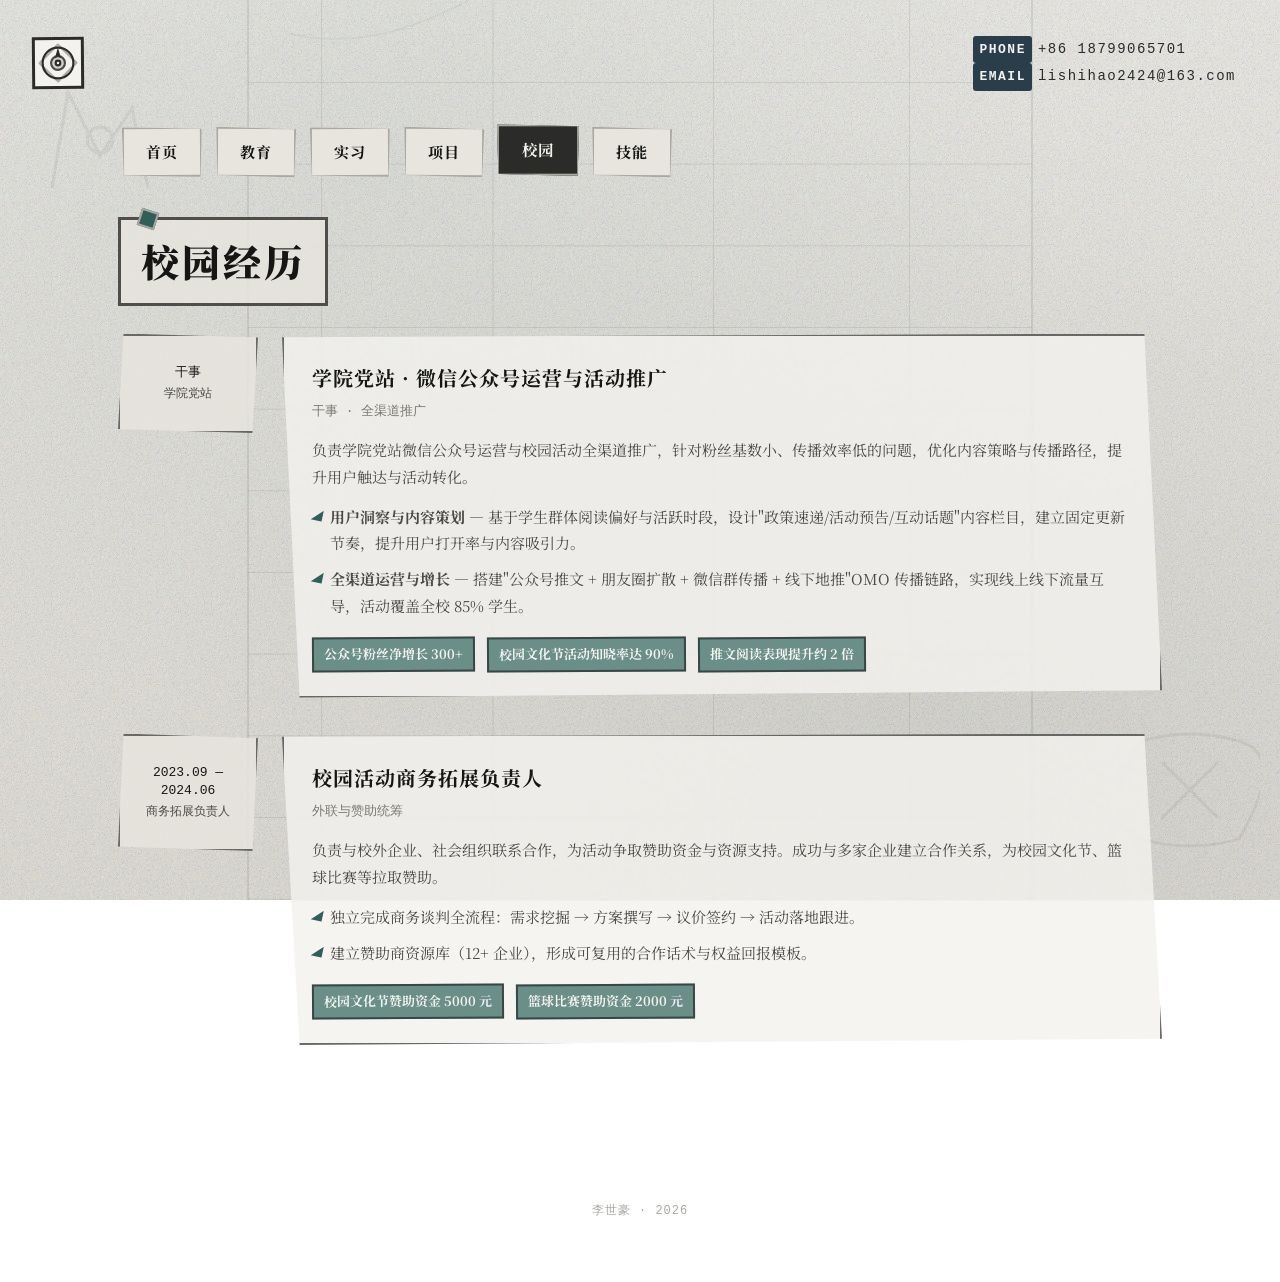
==== campus.html @ 60bb3460 "Add files via upload" ====
<!DOCTYPE html>
<html lang="zh-CN">
<head>
<meta charset="UTF-8">
<meta name="viewport" content="width=device-width, initial-scale=1.0">
<title>校园经历 — 李世豪</title>
<link rel="stylesheet" href="style.css">
</head>
<body>

<svg class="petroglyph-deco top-left" viewBox="0 0 100 100" fill="none" stroke="currentColor" stroke-width="2">
  <path d="M20,80 L30,20 L50,60 L70,30 L80,80" />
  <circle cx="50" cy="50" r="8" />
</svg>
<svg class="petroglyph-deco bottom-right" viewBox="0 0 100 100" fill="none" stroke="currentColor" stroke-width="2">
  <path d="M15,15 Q50,5 85,15 T85,85 Q50,95 15,85 T15,15" />
  <path d="M30,30 L70,70 M70,30 L30,70" />
</svg>

<header class="site-header anim-drift">
  <div class="glyph-mark" aria-label="eye mark">
    <svg class="eye-mark" viewBox="0 0 52 52" role="img" aria-hidden="true">
      <path d="M26 2 L50 26 L26 50 L2 26 Z" opacity="0.35" />
      <circle cx="26" cy="26" r="20" />
      <g class="eye-follow">
        <circle cx="26" cy="26" r="9" fill="var(--stone-300)" />
        <circle class="pupil" cx="26" cy="26" r="4" fill="var(--stone-700)" />
        <path class="pointer" d="M26 6 L22 20 L26 17 L30 20 Z" />
      </g>
      <circle cx="26" cy="26" r="3" fill="var(--stone-100)" />
    </svg>
  </div>
  <div class="header-contact">
    <div class="hc-row">
      <span class="hc-label">PHONE</span>
      <span class="hc-value" data-copy="+8618799065701">+86 18799065701</span>
    </div>
    <div class="hc-row">
      <span class="hc-label">EMAIL</span>
      <span class="hc-value" data-copy="lishihao2424@163.com">lishihao2424@163.com</span>
    </div>
  </div>
</header>

<div class="page-wrap">
  <nav class="cut-nav">
    <a href="index.html">首页</a>
    <a href="education.html">教育</a>
    <a href="internship.html">实习</a>
    <a href="projects.html">项目</a>
    <a href="campus.html" class="active">校园</a>
    <a href="skills.html">技能</a>
  </nav>

  <h2 class="section-title anim-drift-1">校园经历</h2>

  <!-- 经历 A：学院党站 -->
  <div class="timeline anim-drift-2">
    <div class="time-stone">
      干事
      <span class="range">学院党站</span>
    </div>
    <div class="card-body">
      <h3>学院党站 · 微信公众号运营与活动推广</h3>
      <span class="meta">干事 · 全渠道推广</span>
      <p>负责学院党站微信公众号运营与校园活动全渠道推广，针对粉丝基数小、传播效率低的问题，优化内容策略与传播路径，提升用户触达与活动转化。</p>

      <ul style="margin-top:14px;">
        <li><strong>用户洞察与内容策划</strong> — 基于学生群体阅读偏好与活跃时段，设计"政策速递/活动预告/互动话题"内容栏目，建立固定更新节奏，提升用户打开率与内容吸引力。</li>
        <li><strong>全渠道运营与增长</strong> — 搭建"公众号推文 + 朋友圈扩散 + 微信群传播 + 线下地推"OMO 传播链路，实现线上线下流量互导，活动覆盖全校 85% 学生。</li>
      </ul>

      <div class="impact-strip">公众号粉丝净增长 300+</div>
      <div class="impact-strip" style="margin-left:8px;">校园文化节活动知晓率达 90%</div>
      <div class="impact-strip" style="margin-left:8px;">推文阅读表现提升约 2 倍</div>
    </div>
  </div>

  <!-- 经历 B：商务拓展负责人 -->
  <div class="timeline anim-drift-3">
    <div class="time-stone">
      2023.09 — 2024.06
      <span class="range">商务拓展负责人</span>
    </div>
    <div class="card-body">
      <h3>校园活动商务拓展负责人</h3>
      <span class="meta">外联与赞助统筹</span>
      <p>负责与校外企业、社会组织联系合作，为活动争取赞助资金与资源支持。成功与多家企业建立合作关系，为校园文化节、篮球比赛等拉取赞助。</p>

      <ul style="margin-top:14px;">
        <li>独立完成商务谈判全流程：需求挖掘 → 方案撰写 → 议价签约 → 活动落地跟进。</li>
        <li>建立赞助商资源库（12+ 企业），形成可复用的合作话术与权益回报模板。</li>
      </ul>

      <div class="impact-strip">校园文化节赞助资金 5000 元</div>
      <div class="impact-strip" style="margin-left:8px;">篮球比赛赞助资金 2000 元</div>
    </div>
  </div>
</div>

<footer class="site-footer">
  李世豪 · 2026
</footer>

<script src="script.js"></script>
</body>
</html>
---- style.css ----
/* ============================================================
   Matisse Cut-Out & Petroglyph System — 李世豪个人网站
   ============================================================ */

/* ── 字体与根变量 ── */
@import url('https://fonts.googleapis.com/css2?family=Noto+Serif+SC:wght@400;700;900&display=swap');

:root {
  /* 冷灰档案纸画廊色调 */
  --stone-100: #f3f2ee;
  --stone-200: #e7e5de;
  --stone-300: #d0cfc8;
  --stone-400: #a9a8a1;
  --stone-500: #7b7a74;
  --stone-600: #4b4a46;
  --stone-700: #2b2b29;
  --stone-800: #161615;

  /* 旧照片/印刷点缀 */
  --cut-terracotta: #2f5f58;
  --cut-ochre:     #6a8e88;
  --cut-sap:       #2a3f36;
  --cut-indigo:    #2a3d4a;
  --cut-ink:       #161615;

  --font-serif: 'Noto Serif SC', 'STSong', 'Songti SC', 'SimSun', Georgia, serif;
  --font-mono:  'Courier New', Courier, monospace;
}

* {
  margin: 0;
  padding: 0;
  box-sizing: border-box;
}

html {
  scroll-behavior: auto; /* 禁用平滑滚动，保留手工跳跃感 */
}

body {
  font-family: var(--font-serif);
  background: radial-gradient(ellipse at 30% 20%, rgba(47,95,88,0.06) 0%, transparent 55%),
              radial-gradient(ellipse at 70% 80%, rgba(42,61,74,0.06) 0%, transparent 60%),
              linear-gradient(180deg, var(--stone-100) 0%, var(--stone-200) 100%);
  background-attachment: fixed;
  color: var(--stone-800);
  line-height: 1.75;
  min-height: 100vh;
  overflow-x: hidden;
  position: relative;
}

/* 木纹波浪纹理层 */
body::before {
  content: '';
  position: fixed;
  inset: 0;
  z-index: -1;
  opacity: 0.55;
  background-image: url("data:image/svg+xml,%3Csvg viewBox='0 0 200 200' xmlns='http://www.w3.org/2000/svg'%3E%3Cfilter id='noise'%3E%3CfeTurbulence type='fractalNoise' baseFrequency='0.9' numOctaves='4' stitchTiles='stitch'/%3E%3C/filter%3E%3Crect width='100%25' height='100%25' filter='url(%23noise)'/%3E%3C/svg%3E");
  background-size: 160px 160px;
  pointer-events: none;
  mix-blend-mode: multiply;
}

body::after {
  content: '';
  position: fixed;
  inset: 0;
  z-index: -1;
  opacity: 0.65;
  background-image: url("data:image/svg+xml,%3Csvg xmlns='http://www.w3.org/2000/svg' width='1200' height='1600' viewBox='0 0 1200 1600'%3E%3Cg fill='none' stroke='%23161615' stroke-opacity='0.16'%3E%3Crect x='120' y='180' width='960' height='1240' stroke-width='2'/%3E%3Cpath d='M120 320H1080M120 420H1080M120 520H1080M120 620H1080M120 720H1080M120 820H1080M120 920H1080M120 1020H1080M120 1120H1080M120 1220H1080M120 1320H1080' stroke-width='1'/%3E%3Cpath d='M210 180V1420M420 180V1420M690 180V1420M930 180V1420' stroke-width='1'/%3E%3C/g%3E%3Cg fill='none' stroke='%232f5f58' stroke-opacity='0.10' stroke-width='2'%3E%3Cpath d='M170 260c90 20 160-10 220-40'/%3E%3Cpath d='M720 1160c60 40 140 50 260 10'/%3E%3C/g%3E%3C/svg%3E");
  background-size: min(86vw, 980px) auto;
  background-repeat: no-repeat;
  background-position: 50% 44%;
  backdrop-filter: blur(0.6px) saturate(0.95);
  pointer-events: none;
}

/* ============================================================
   1. 剪纸形状工具类
   ============================================================ */

/* 基础剪纸面板 — 不规则多边形 */
.cut-panel {
  background: rgba(243,242,238,0.78);
  color: var(--stone-800);
  border: 2px solid rgba(22,22,21,0.68);
  backdrop-filter: blur(1.4px);
  position: relative;
  transform: rotate(-0.35deg);
  transition: transform 0.45s cubic-bezier(0.34, 1.56, 0.64, 1),
              box-shadow 0.45s ease;
}

.cut-panel:hover {
  transform: translateY(-3px) scale(1.02);
  box-shadow: 3px 4px 0 rgba(0,0,0,0.25);
}

/* 不同剪纸轮廓 — 使用 clip-path 制造裁剪边缘 */
.cut-1 { clip-path: polygon(0 0, 100% 2%, 98% 100%, 2% 98%); }
.cut-2 { clip-path: polygon(2% 0, 100% 0, 96% 100%, 0 96%); }
.cut-3 { clip-path: polygon(0 4%, 98% 0, 100% 96%, 4% 100%); }
.cut-4 { clip-path: polygon(3% 2%, 97% 0, 100% 98%, 0 100%); }

/* 浅色剪纸（亮色块） */
.cut-dark {
  background: var(--stone-200);
  color: var(--stone-800);
  border-color: var(--stone-500);
}
.cut-dark:hover {
  box-shadow: 3px 4px 0 rgba(0,0,0,0.25);
}

/* 点缀色剪纸 */
.cut-red   { background: var(--cut-terracotta); color: var(--stone-100); border-color: #7a3024; }
.cut-ochre { background: var(--cut-ochre);     color: var(--stone-800); border-color: #8a6f28; }
.cut-sap   { background: var(--cut-sap);       color: var(--stone-100); border-color: #3a522e; }
.cut-indigo{ background: var(--cut-indigo);    color: var(--stone-100); border-color: #1e2f3d; }

/* ============================================================
   2. 手工动画系统（逐帧感，刻意保留瑕疵）
   ============================================================ */

@keyframes gentle-rise {
  0%   { transform: translateY(24px) rotate(-0.6deg); opacity: 0; }
  100% { transform: translateY(0) rotate(0deg); opacity: 1; }
}

@keyframes slow-float {
  0%, 100% { transform: translateY(0) rotate(0deg); }
  50%      { transform: translateY(-6px) rotate(0.3deg); }
}

.anim-drift {
  animation: gentle-rise 0.8s ease both;
}
.anim-drift-1 { animation-delay: 0.08s; }
.anim-drift-2 { animation-delay: 0.18s; }
.anim-drift-3 { animation-delay: 0.30s; }
.anim-drift-4 { animation-delay: 0.44s; }
.anim-drift-5 { animation-delay: 0.58s; }

/* ============================================================
   3. 布局骨架
   ============================================================ */

.site-header {
  padding: 28px 32px;
  display: flex;
  align-items: center;
  justify-content: space-between;
  position: relative;
  z-index: 50;
}

.site-header .glyph-mark {
  width: 52px;
  height: 52px;
  border: 3px solid var(--stone-700);
  background: var(--stone-100);
  display: grid;
  place-items: center;
  font-weight: 900;
  font-size: 22px;
  transform: rotate(-0.5deg);
  flex-shrink: 0;
}

 .site-header .glyph-mark .eye-mark {
  width: 40px;
  height: 40px;
  display: block;
  stroke: var(--stone-700);
  fill: none;
  stroke-width: 2.8;
  stroke-linecap: round;
  stroke-linejoin: round;
 }

 .site-header .glyph-mark .eye-mark .eye-follow {
  transform-origin: 26px 26px;
  transition: transform 0.15s ease-out;
 }

 .site-header .glyph-mark .eye-mark .eye-follow circle {
  stroke: var(--stone-600);
  fill: var(--stone-300);
 }

 .site-header .glyph-mark .eye-mark .eye-follow .pupil {
  fill: var(--cut-terracotta);
  stroke: none;
 }

 .site-header .glyph-mark .eye-mark .eye-follow .pointer {
  fill: var(--stone-700);
  stroke: none;
 }

.site-header .header-contact {
  font-size: 14px;
  text-align: left;
  line-height: 1.8;
  font-weight: 400;
  letter-spacing: 1.5px;
  font-family: var(--font-mono);
  padding: 8px 12px;
  display: inline-block;
}

.site-header .header-contact .hc-row {
  display: flex;
  align-items: baseline;
  gap: 6px;
}

.site-header .header-contact .hc-label {
  font-size: 13px;
  font-weight: 600;
  color: var(--stone-100);
  background: var(--cut-indigo);
  padding: 2px 6px;
  border-radius: 3px;
  flex-shrink: 0;
  letter-spacing: 1.5px;
}

.site-header .header-contact .hc-value {
  position: relative;
  cursor: pointer;
  color: var(--stone-700);
  transition: letter-spacing 0.35s ease, color 0.25s ease;
  letter-spacing: 1.5px;
}

.site-header .header-contact .hc-value:hover {
  letter-spacing: 2.5px;
  color: var(--stone-800);
}

/* underline animation */
.site-header .header-contact .hc-value::after {
  content: '';
  position: absolute;
  left: 0;
  bottom: -2px;
  width: 100%;
  height: 1px;
  background: var(--stone-600);
  transform: scaleX(0);
  transform-origin: left;
  transition: transform 0.35s ease;
}

.site-header .header-contact .hc-value:hover::after {
  transform: scaleX(1);
}

/* tooltip */
.site-header .header-contact .hc-value::before {
  content: 'Click to copy';
  position: absolute;
  left: 50%;
  bottom: calc(100% + 6px);
  transform: translateX(-50%) translateY(4px);
  background: var(--stone-800);
  color: var(--stone-100);
  font-size: 11px;
  letter-spacing: 0.5px;
  padding: 4px 8px;
  border-radius: 3px;
  white-space: nowrap;
  opacity: 0;
  pointer-events: none;
  transition: opacity 0.2s ease, transform 0.2s ease;
}

.site-header .header-contact .hc-value:hover::before {
  opacity: 1;
  transform: translateX(-50%) translateY(0);
}

.site-header .header-contact .hc-value.copied::before {
  content: 'Copied!';
}

/* 主内容容器 */
.page-wrap {
  max-width: 1100px;
  margin: 0 auto;
  padding: 0 28px 80px;
}

/* 剪纸导航带 */
.cut-nav {
  display: flex;
  flex-wrap: wrap;
  gap: 14px;
  margin-bottom: 40px;
  padding: 0 4px;
}

.cut-nav a {
  display: inline-block;
  padding: 10px 22px;
  text-decoration: none;
  font-size: 15px;
  font-weight: 700;
  letter-spacing: 1px;
  color: var(--stone-800);
  background: var(--stone-200);
  border: 2px solid var(--stone-400);
  position: relative;
  transform: rotate(-0.4deg);
  transition: transform 0.3s ease, background 0.3s ease, color 0.3s ease;
  clip-path: polygon(0 0, 100% 4%, 98% 100%, 2% 96%);
}

.cut-nav a:nth-child(2) { transform: rotate(0.3deg); }
.cut-nav a:nth-child(3) { transform: rotate(-0.25deg); }
.cut-nav a:nth-child(4) { transform: rotate(0.4deg); }
.cut-nav a:nth-child(5) { transform: rotate(-0.35deg); }
.cut-nav a:nth-child(6) { transform: rotate(0.2deg); }

.cut-nav a:hover,
.cut-nav a.active {
  background: var(--stone-700);
  color: var(--stone-100);
  transform: rotate(0deg) translateY(-2px) scale(1.03);
  box-shadow: 3px 4px 0 rgba(0,0,0,0.25);
}

/* ============================================================
   4. 首页封面（石刻巨像 + 剪纸飘带）
   ============================================================ */

.hero-block {
  display: grid;
  grid-template-columns: 1.2fr 1fr;
  gap: 32px;
  align-items: center;
  min-height: 52vh;
  margin-bottom: 48px;
}

.hero-stone {
  background: var(--cut-indigo);
  color: var(--stone-100);
  padding: 52px 44px;
  position: relative;
  clip-path: polygon(0 0, 96% 3%, 100% 94%, 4% 100%);
  transform: rotate(0.25deg);
}

.hero-stone::after {
  content: '';
  position: absolute;
  top: 18px; right: 18px;
  width: 36px; height: 36px;
  border: 3px solid var(--stone-300);
  opacity: 0.5;
  transform: rotate(15deg);
  pointer-events: none;
}

.hero-stone h1 {
  font-size: clamp(38px, 5.5vw, 64px);
  font-weight: 900;
  line-height: 1.15;
  letter-spacing: 4px;
  margin-bottom: 18px;
}

.hero-stone .subtitle {
  font-size: 16px;
  color: var(--stone-200);
  letter-spacing: 2px;
  margin-bottom: 28px;
}

.hero-stone .contact-strip {
  font-family: var(--font-mono);
  font-size: 13px;
  color: var(--stone-300);
  line-height: 1.8;
  border-top: 1px dashed var(--stone-400);
  padding-top: 14px;
  margin-top: 10px;
}

/* 右侧剪纸肖像区 */
.hero-cutouts {
  display: flex;
  flex-direction: column;
  gap: 20px;
  align-items: flex-start;
}

.cut-figure {
  width: 100%;
  height: 180px;
  background: var(--cut-terracotta);
  clip-path: polygon(6% 0, 94% 8%, 100% 78%, 18% 100%, 0 62%);
  display: flex;
  align-items: center;
  justify-content: center;
  color: var(--stone-100);
  font-size: 28px;
  font-weight: 900;
  letter-spacing: 6px;
  transform: rotate(-0.4deg);
  border: 3px solid var(--stone-700);
  animation: gentle-rise 0.8s ease 0.2s both;
}

.cut-figure.small {
  height: 120px;
  width: 88%;
  background: var(--cut-ochre);
  clip-path: polygon(4% 10%, 100% 0, 96% 100%, 8% 90%);
  font-size: 18px;
  transform: rotate(0.3deg);
  animation-delay: 0.4s;
}

.cut-figure.indigo {
  height: 100px;
  width: 72%;
  background: var(--cut-indigo);
  clip-path: polygon(0 6%, 92% 0, 100% 88%, 12% 100%);
  font-size: 15px;
  letter-spacing: 3px;
  transform: rotate(-0.2deg);
  animation-delay: 0.6s;
}

/* ============================================================
   5. 板块通用排版
   ============================================================ */

.section-title {
  display: inline-block;
  font-size: clamp(26px, 3.5vw, 38px);
  font-weight: 900;
  letter-spacing: 3px;
  color: var(--stone-800);
  margin-bottom: 28px;
  padding: 8px 20px;
  background: rgba(231,229,222,0.86);
  border: 3px solid rgba(22,22,21,0.72);
  transform: none;
  position: relative;
}

.section-title::before {
  content: '';
  position: absolute;
  top: -10px; left: 18px;
  width: 14px; height: 14px;
  background: var(--cut-terracotta);
  border: 2px solid var(--stone-400);
  transform: rotate(18deg);
}

.timeline {
  display: grid;
  grid-template-columns: 140px 1fr;
  gap: 24px;
  margin-bottom: 36px;
  align-items: start;
}

@media (max-width: 640px) {
  .timeline {
    grid-template-columns: 1fr;
    gap: 10px;
  }
}

.time-stone {
  background: rgba(231,229,222,0.86);
  color: var(--stone-800);
  border: 2px solid rgba(22,22,21,0.6);
  padding: 10px 16px;
  font-family: var(--font-mono);
  font-size: 13px;
  text-align: center;
  line-height: 1.4;
  clip-path: polygon(4% 0, 100% 4%, 96% 100%, 0 96%);
  transform: rotate(-0.3deg);
  white-space: pre-line;
}

.time-stone .range {
  font-size: 12px;
  color: var(--stone-600);
  margin-top: 4px;
  display: block;
}

.card-body {
  background: rgba(243,242,238,0.82);
  border: 2px solid rgba(22,22,21,0.62);
  backdrop-filter: blur(1.6px);
  padding: 24px 28px;
  clip-path: polygon(0 1%, 98% 0, 100% 98%, 2% 100%);
  transform: rotate(0.2deg);
  position: relative;
}

.card-body h3 {
  font-size: 20px;
  font-weight: 700;
  margin-bottom: 6px;
  letter-spacing: 1px;
  color: var(--stone-800);
}

.card-body .meta {
  font-size: 13px;
  color: var(--stone-500);
  font-family: var(--font-mono);
  margin-bottom: 14px;
  display: block;
}

.card-body p,
.card-body li {
  font-size: 15px;
  color: var(--stone-600);
  margin-bottom: 10px;
}

.card-body ul {
  list-style: none;
  padding-left: 0;
}

.card-body li {
  position: relative;
  padding-left: 18px;
}

.card-body li::before {
  content: '◢';
  position: absolute;
  left: 0;
  top: 1px;
  color: var(--cut-terracotta);
  font-size: 11px;
  transform: rotate(12deg);
}

/* 高亮块 */
.impact-strip {
  display: inline-block;
  background: var(--cut-ochre);
  color: var(--stone-100);
  padding: 4px 10px;
  font-size: 13px;
  font-weight: 700;
  border: 2px solid rgba(22,22,21,0.58);
  transform: rotate(-0.35deg);
  margin-top: 8px;
}

/* ============================================================
   6. 技能页特殊组件
   ============================================================ */

.skill-grid {
  display: grid;
  grid-template-columns: repeat(auto-fill, minmax(220px, 1fr));
  gap: 18px;
  margin-top: 10px;
}

.skill-chip {
  background: rgba(243,242,238,0.78);
  color: var(--stone-800);
  border: 2px solid rgba(22,22,21,0.62);
  backdrop-filter: blur(1.2px);
  padding: 14px 18px;
  font-size: 14px;
  font-weight: 700;
  text-align: center;
  clip-path: polygon(0 4%, 96% 0, 100% 96%, 4% 100%);
  transform: rotate(-0.5deg);
  transition: transform 0.3s cubic-bezier(0.34, 1.56, 0.64, 1),
              box-shadow 0.3s ease;
  cursor: default;
}

.skill-chip:nth-child(even) { transform: rotate(0.4deg); }

.skill-chip:hover {
  transform: translateY(-2px) scale(1.03);
  box-shadow: 3px 4px 0 rgba(0,0,0,0.25);
}

/* ============================================================
   7. 页脚与装饰
   ============================================================ */

.site-footer {
  text-align: center;
  padding: 40px 20px 60px;
  font-size: 12px;
  color: var(--stone-400);
  font-family: var(--font-mono);
  letter-spacing: 1px;
}

/* 象形文字装饰SVG容器 */
.petroglyph-deco {
  position: fixed;
  z-index: 0;
  opacity: 0.06;
  pointer-events: none;
}

.petroglyph-deco {
  animation: slow-float 8s ease-in-out infinite;
}
.petroglyph-deco.top-left  { top: 60px;  left: 20px;  width: 160px; height: 160px; animation-delay: 0s; }
.petroglyph-deco.bottom-right { bottom: 40px; right: 20px; width: 140px; height: 140px; animation-delay: -4s; }

/* ============================================================
   8. 响应式
   ============================================================ */

@media (max-width: 860px) {
  .hero-block {
    grid-template-columns: 1fr;
    min-height: auto;
  }
  .hero-cutouts {
    flex-direction: row;
    flex-wrap: wrap;
  }
  .cut-figure,
  .cut-figure.small,
  .cut-figure.indigo {
    width: 100%;
    height: 100px;
  }
  .site-header {
    flex-direction: column;
    align-items: flex-start;
    gap: 12px;
  }
  .site-header .header-contact {
    text-align: left;
  }
  .cut-nav a {
    font-size: 13px;
    padding: 8px 14px;
  }
}
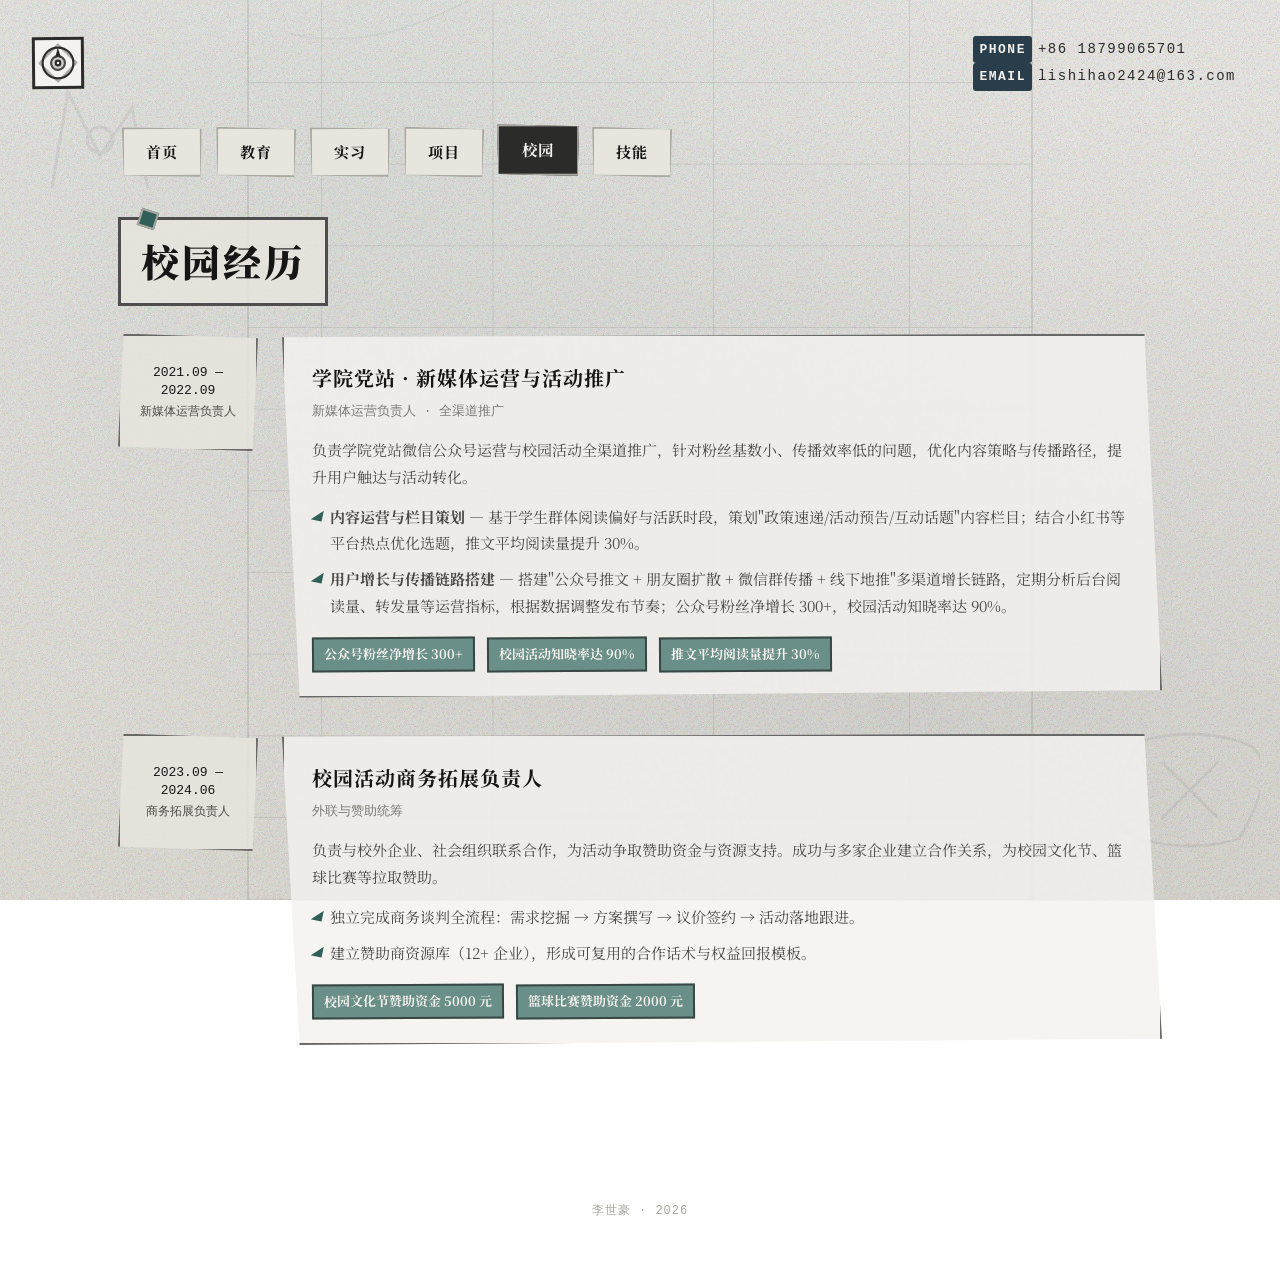
==== commit bf271e4d: "更新简历内容：新增得物实习、改进AI项目板块、更新校园经历与技能" ====
--- a/campus.html
+++ b/campus.html
@@ -1,4 +1,4 @@
-<!DOCTYPE html>
+﻿<!DOCTYPE html>
 <html lang="zh-CN">
 <head>
 <meta charset="UTF-8">
@@ -57,22 +57,22 @@
   <!-- 经历 A：学院党站 -->
   <div class="timeline anim-drift-2">
     <div class="time-stone">
-      干事
-      <span class="range">学院党站</span>
+      2021.09 — 2022.09
+      <span class="range">新媒体运营负责人</span>
     </div>
     <div class="card-body">
-      <h3>学院党站 · 微信公众号运营与活动推广</h3>
-      <span class="meta">干事 · 全渠道推广</span>
+      <h3>学院党站 · 新媒体运营与活动推广</h3>
+      <span class="meta">新媒体运营负责人 · 全渠道推广</span>
       <p>负责学院党站微信公众号运营与校园活动全渠道推广，针对粉丝基数小、传播效率低的问题，优化内容策略与传播路径，提升用户触达与活动转化。</p>
 
       <ul style="margin-top:14px;">
-        <li><strong>用户洞察与内容策划</strong> — 基于学生群体阅读偏好与活跃时段，设计"政策速递/活动预告/互动话题"内容栏目，建立固定更新节奏，提升用户打开率与内容吸引力。</li>
-        <li><strong>全渠道运营与增长</strong> — 搭建"公众号推文 + 朋友圈扩散 + 微信群传播 + 线下地推"OMO 传播链路，实现线上线下流量互导，活动覆盖全校 85% 学生。</li>
+        <li><strong>内容运营与栏目策划</strong> — 基于学生群体阅读偏好与活跃时段，策划"政策速递/活动预告/互动话题"内容栏目；结合小红书等平台热点优化选题，推文平均阅读量提升 30%。</li>
+        <li><strong>用户增长与传播链路搭建</strong> — 搭建"公众号推文 + 朋友圈扩散 + 微信群传播 + 线下地推"多渠道增长链路，定期分析后台阅读量、转发量等运营指标，根据数据调整发布节奏；公众号粉丝净增长 300+，校园活动知晓率达 90%。</li>
       </ul>
 
       <div class="impact-strip">公众号粉丝净增长 300+</div>
-      <div class="impact-strip" style="margin-left:8px;">校园文化节活动知晓率达 90%</div>
-      <div class="impact-strip" style="margin-left:8px;">推文阅读表现提升约 2 倍</div>
+      <div class="impact-strip" style="margin-left:8px;">校园活动知晓率达 90%</div>
+      <div class="impact-strip" style="margin-left:8px;">推文平均阅读量提升 30%</div>
     </div>
   </div>
 
